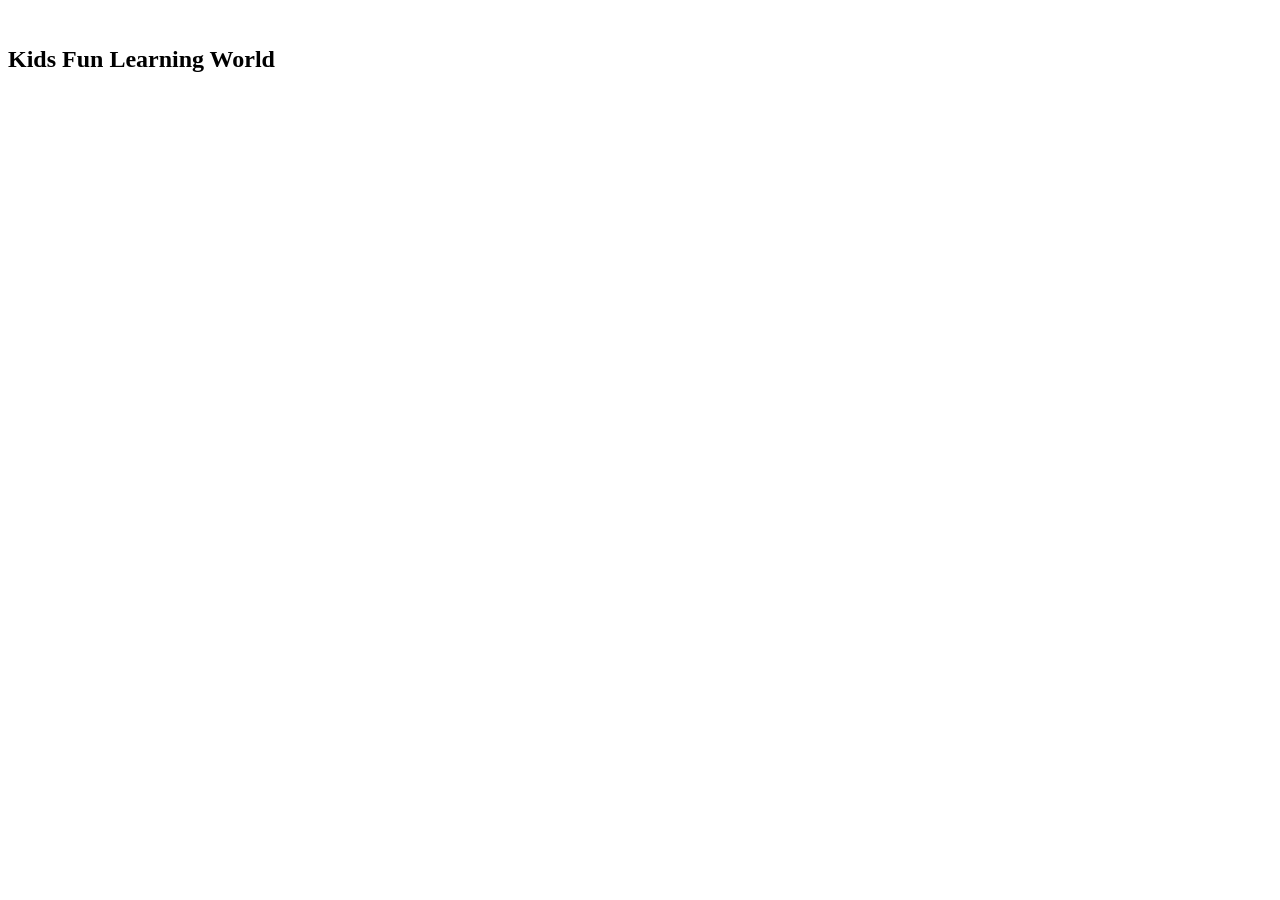
==== index.html @ 34b79e19 "Add files via upload" ====
<!doctype html>
<html lang="en">
<head>
  <meta charset="utf-8">
  <meta name="viewport" content="width=device-width, initial-scale=1, viewport-fit=cover">
  <meta name="theme-color" content="#67D7FF">
  <meta name="description" content="Kids Fun Learning World - colorful learning games for children.">
  <title>Kids Fun Learning World</title>
  <link rel="manifest" href="./manifest.webmanifest">
  <link rel="icon" href="./assets/images/star.svg" type="image/svg+xml">
  <link rel="stylesheet" href="./css/styles.css">
</head>
<body>
  <div id="app" class="app-shell" aria-live="polite">
    <section class="splash-screen">
      <img src="./assets/images/mascot.svg" alt="" class="splash-mascot">
      <h1>Kids Fun Learning World</h1>
      <div class="loading-track"><span></span></div>
    </section>
  </div>

  <noscript>
    <main class="noscript">
      <h1>Kids Fun Learning World</h1>
      <p>This app needs JavaScript enabled to play learning games.</p>
    </main>
  </noscript>

  <script src="./js/quiz-engine.js" defer></script>
  <script src="./js/app.js" defer></script>
</body>
</html>
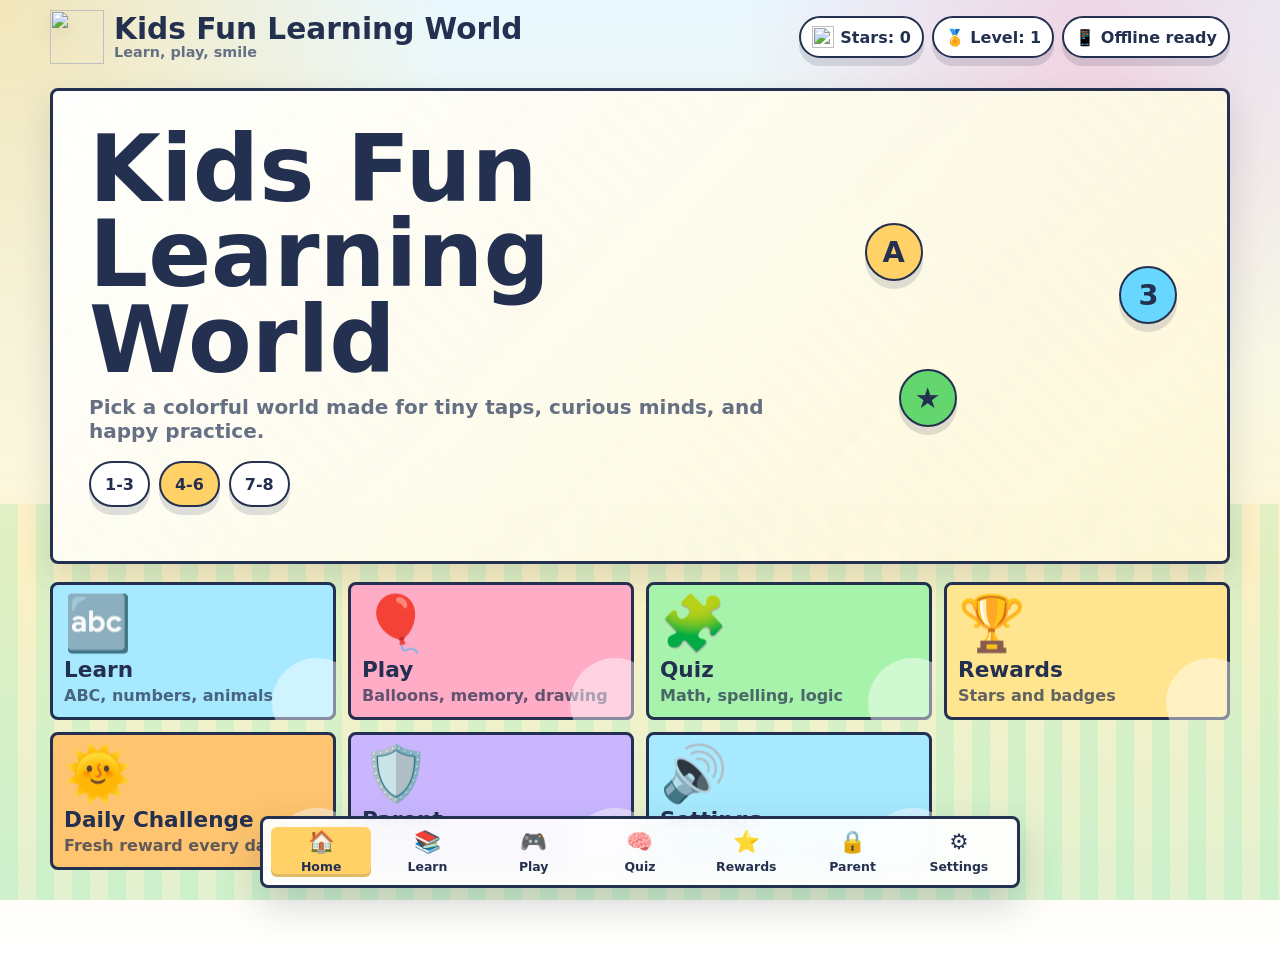
==== commit 6cfb349d: "Update index.html" ====
--- a/index.html
+++ b/index.html
@@ -4,7 +4,21 @@
   <meta charset="utf-8">
   <meta name="viewport" content="width=device-width, initial-scale=1, viewport-fit=cover">
   <meta name="theme-color" content="#67D7FF">
-  <meta name="description" content="Kids Fun Learning World - colorful learning games for children.">
+  <meta name="description" content="Kids Fun Learning World - colorful learning games for children."><meta name="description"...>
+  <meta name="author" content="Asmit Kumar Ray">
+<script type="application/ld+json">
+{
+  "@context": "https://schema.org",
+  "@type": "WebSite",
+  "name": "Kids Fun Learning World",
+  "url": "https://asmitray63-jpg.github.io/kids-fun-learning-world/",
+  "author": {
+    "@type": "Person",
+    "name": "Asmit Kumar Ray",
+    "url": "https://www.linkedin.com/in/asmit-kumar-ray"
+  }
+}
+</script>
   <title>Kids Fun Learning World</title>
   <link rel="manifest" href="./manifest.webmanifest">
   <link rel="icon" href="./assets/images/star.svg" type="image/svg+xml">
--- a/css/styles.css
+++ b/css/styles.css
@@ -0,0 +1,1290 @@
+:root {
+  --sky: #67d7ff;
+  --sun: #ffd166;
+  --leaf: #64d66e;
+  --berry: #ff5d8f;
+  --grape: #8b5cf6;
+  --orange: #ff9f1c;
+  --ink: #24304f;
+  --muted: #667085;
+  --paper: #fffdf4;
+  --cream: #fff7d6;
+  --line: rgba(36, 48, 79, 0.13);
+  --shadow: 0 14px 34px rgba(36, 48, 79, 0.14);
+  --button-shadow: 0 8px 0 rgba(36, 48, 79, 0.14);
+  color-scheme: light;
+  font-family: "Trebuchet MS", "Segoe UI", system-ui, -apple-system, sans-serif;
+}
+
+* {
+  box-sizing: border-box;
+  -webkit-tap-highlight-color: transparent;
+}
+
+html,
+body {
+  width: 100%;
+  min-height: 100%;
+  margin: 0;
+  overflow-x: hidden;
+}
+
+body {
+  color: var(--ink);
+  background:
+    radial-gradient(circle at top left, rgba(255, 209, 102, 0.45), transparent 28rem),
+    radial-gradient(circle at 85% 5%, rgba(255, 93, 143, 0.24), transparent 22rem),
+    linear-gradient(180deg, #e9f8ff 0%, var(--cream) 58%, #fff 100%);
+  touch-action: manipulation;
+}
+
+button,
+input,
+select,
+textarea {
+  font: inherit;
+}
+
+button {
+  cursor: pointer;
+}
+
+button:disabled {
+  cursor: not-allowed;
+  opacity: 0.58;
+  transform: none !important;
+}
+
+textarea {
+  width: 100%;
+  resize: vertical;
+  border: 2px solid var(--ink);
+  border-radius: 8px;
+  padding: 10px;
+  color: var(--ink);
+  background: #fff;
+}
+
+img {
+  max-width: 100%;
+  display: block;
+}
+
+.app-shell {
+  width: 100%;
+  min-height: 100vh;
+}
+
+.app-frame {
+  min-height: 100vh;
+  position: relative;
+  padding: env(safe-area-inset-top) clamp(12px, 3vw, 28px) calc(88px + env(safe-area-inset-bottom));
+}
+
+.app-frame::before,
+.app-frame::after {
+  content: "";
+  position: fixed;
+  z-index: -1;
+  pointer-events: none;
+}
+
+.app-frame::before {
+  inset: 0;
+  background-image:
+    url("../assets/images/cloud.svg"),
+    url("../assets/images/cloud.svg"),
+    url("../assets/images/planet.svg");
+  background-repeat: no-repeat;
+  background-position: -24px 92px, calc(100% + 32px) 180px, calc(100% - 20px) calc(100% - 120px);
+  background-size: 160px, 210px, 100px;
+  opacity: 0.72;
+}
+
+.app-frame::after {
+  width: 100%;
+  height: 44vh;
+  left: 0;
+  bottom: 0;
+  background:
+    linear-gradient(180deg, transparent, rgba(100, 214, 110, 0.18)),
+    repeating-linear-gradient(90deg, rgba(100, 214, 110, 0.18) 0 18px, rgba(255, 209, 102, 0.14) 18px 36px);
+}
+
+.splash-screen,
+.noscript {
+  min-height: 100vh;
+  display: grid;
+  place-items: center;
+  align-content: center;
+  gap: 18px;
+  padding: 24px;
+  text-align: center;
+}
+
+.splash-screen h1,
+.noscript h1 {
+  margin: 0;
+  font-size: clamp(2rem, 8vw, 4.3rem);
+  line-height: 1;
+}
+
+.splash-mascot {
+  width: min(46vw, 210px);
+  animation: floaty 2.6s ease-in-out infinite;
+}
+
+.loading-track {
+  width: min(320px, 78vw);
+  height: 16px;
+  border: 2px solid var(--ink);
+  background: #fff;
+  border-radius: 999px;
+  overflow: hidden;
+  box-shadow: var(--button-shadow);
+}
+
+.loading-track span {
+  display: block;
+  width: 42%;
+  height: 100%;
+  background: linear-gradient(90deg, var(--berry), var(--sun), var(--leaf));
+  border-radius: inherit;
+  animation: loading 1.1s ease-in-out infinite alternate;
+}
+
+.topbar {
+  display: flex;
+  align-items: center;
+  justify-content: space-between;
+  gap: 12px;
+  width: min(1180px, 100%);
+  margin: 0 auto 14px;
+  padding: 10px 0;
+}
+
+.brand {
+  display: grid;
+  grid-template-columns: 54px 1fr;
+  align-items: center;
+  gap: 10px;
+  min-width: 0;
+  padding: 0;
+  border: 0;
+  background: transparent;
+  color: inherit;
+  text-align: left;
+  box-shadow: none;
+}
+
+.brand img {
+  width: 54px;
+  height: 54px;
+  filter: drop-shadow(0 7px 10px rgba(36, 48, 79, 0.12));
+}
+
+.brand-title {
+  display: block;
+  font-size: clamp(1.15rem, 4vw, 1.85rem);
+  font-weight: 900;
+  line-height: 1.02;
+  letter-spacing: 0;
+}
+
+.brand-subtitle {
+  display: block;
+  color: var(--muted);
+  font-size: 0.9rem;
+  font-weight: 800;
+}
+
+.status-pills {
+  display: flex;
+  justify-content: flex-end;
+  gap: 8px;
+  flex-wrap: wrap;
+}
+
+.pill,
+.age-button,
+.chip,
+.round-button,
+.mini-button {
+  border: 2px solid var(--ink);
+  box-shadow: var(--button-shadow);
+  background: #fff;
+  color: var(--ink);
+  font-weight: 900;
+  transform: translateY(0);
+  transition: transform 160ms ease, box-shadow 160ms ease, background 160ms ease;
+}
+
+.pill {
+  min-height: 42px;
+  display: inline-flex;
+  align-items: center;
+  gap: 6px;
+  padding: 7px 11px;
+  border-radius: 999px;
+  white-space: nowrap;
+}
+
+.pill img {
+  width: 22px;
+  height: 22px;
+}
+
+.screen {
+  width: min(1180px, 100%);
+  margin: 0 auto;
+}
+
+.hero {
+  display: grid;
+  grid-template-columns: minmax(0, 1fr) minmax(210px, 340px);
+  align-items: center;
+  gap: clamp(16px, 3vw, 34px);
+  padding: clamp(18px, 4vw, 36px);
+  border: 3px solid var(--ink);
+  border-radius: 8px;
+  background:
+    linear-gradient(135deg, rgba(255, 255, 255, 0.96), rgba(255, 247, 214, 0.9)),
+    repeating-linear-gradient(45deg, rgba(103, 215, 255, 0.18) 0 12px, transparent 12px 24px);
+  box-shadow: var(--shadow);
+  overflow: hidden;
+}
+
+.hero h1,
+.page-title h1 {
+  margin: 0;
+  font-size: clamp(2.25rem, 9vw, 5.8rem);
+  line-height: 0.92;
+  letter-spacing: 0;
+}
+
+.hero p,
+.page-title p {
+  max-width: 58ch;
+  color: var(--muted);
+  margin: 12px 0 0;
+  font-size: clamp(1rem, 2.3vw, 1.25rem);
+  font-weight: 800;
+}
+
+.hero-art {
+  position: relative;
+  min-height: 230px;
+}
+
+.hero-art img {
+  width: min(310px, 78vw);
+  margin: 0 auto;
+  animation: floaty 3s ease-in-out infinite;
+}
+
+.floating-token {
+  position: absolute;
+  display: grid;
+  place-items: center;
+  width: 58px;
+  height: 58px;
+  border: 2px solid var(--ink);
+  border-radius: 50%;
+  background: #fff;
+  box-shadow: var(--button-shadow);
+  font-size: 1.8rem;
+  font-weight: 900;
+  animation: bob 2.8s ease-in-out infinite;
+}
+
+.floating-token:nth-child(2) {
+  top: 5%;
+  left: 4%;
+  background: #ffd166;
+}
+
+.floating-token:nth-child(3) {
+  right: 4%;
+  top: 24%;
+  background: #67d7ff;
+  animation-delay: 0.35s;
+}
+
+.floating-token:nth-child(4) {
+  bottom: 6%;
+  left: 14%;
+  background: #64d66e;
+  animation-delay: 0.7s;
+}
+
+.age-strip,
+.chip-row {
+  display: flex;
+  gap: 9px;
+  flex-wrap: wrap;
+  margin: 18px 0;
+}
+
+.age-button,
+.chip {
+  min-height: 46px;
+  padding: 9px 14px;
+  border-radius: 999px;
+}
+
+.age-button.active,
+.chip.active {
+  background: var(--sun);
+}
+
+.tile-grid {
+  display: grid;
+  grid-template-columns: repeat(4, minmax(0, 1fr));
+  gap: 12px;
+  margin: 18px 0 0;
+}
+
+.feature-tile,
+.activity-card,
+.learn-card,
+.reward-card,
+.parent-panel,
+.settings-panel,
+.win-panel,
+.game-shell {
+  border: 3px solid var(--ink);
+  border-radius: 8px;
+  background: rgba(255, 255, 255, 0.94);
+  box-shadow: var(--shadow);
+}
+
+.feature-tile,
+.activity-card,
+.learn-card,
+.reward-card {
+  position: relative;
+  display: grid;
+  align-content: center;
+  min-height: 138px;
+  padding: 14px;
+  color: var(--ink);
+  text-align: left;
+  overflow: hidden;
+  transition: transform 170ms ease, box-shadow 170ms ease, filter 170ms ease;
+}
+
+.feature-tile {
+  border: 0;
+  box-shadow: none;
+  outline: 3px solid var(--ink);
+  outline-offset: -3px;
+}
+
+.feature-tile::after,
+.activity-card::after {
+  content: "";
+  position: absolute;
+  width: 90px;
+  height: 90px;
+  right: -26px;
+  bottom: -28px;
+  border-radius: 50%;
+  background: rgba(255, 255, 255, 0.45);
+}
+
+.feature-icon,
+.activity-icon,
+.learn-icon {
+  display: block;
+  font-size: clamp(2rem, 7vw, 3.4rem);
+  line-height: 1;
+}
+
+.feature-tile strong,
+.activity-card strong,
+.learn-card strong {
+  margin-top: 8px;
+  font-size: clamp(1.08rem, 3vw, 1.35rem);
+  line-height: 1;
+}
+
+.feature-tile span:not(.feature-icon),
+.activity-card span:not(.activity-icon),
+.learn-card span:not(.learn-icon) {
+  color: rgba(36, 48, 79, 0.72);
+  font-weight: 800;
+  margin-top: 5px;
+}
+
+.feature-tile[data-tone="sky"] {
+  background: #a7eaff;
+}
+
+.feature-tile[data-tone="sun"] {
+  background: #ffe58f;
+}
+
+.feature-tile[data-tone="leaf"] {
+  background: #a8f3ac;
+}
+
+.feature-tile[data-tone="berry"] {
+  background: #ffacc7;
+}
+
+.feature-tile[data-tone="grape"] {
+  background: #c9b6ff;
+}
+
+.feature-tile[data-tone="orange"] {
+  background: #ffc46f;
+}
+
+.page-title {
+  margin: 10px 0 16px;
+}
+
+.section-grid,
+.activity-grid,
+.learn-grid,
+.reward-grid {
+  display: grid;
+  grid-template-columns: repeat(3, minmax(0, 1fr));
+  gap: 12px;
+}
+
+.learn-card {
+  min-height: 154px;
+  text-align: center;
+  justify-items: center;
+}
+
+.learn-card .big-symbol {
+  font-size: clamp(3rem, 12vw, 5.4rem);
+  line-height: 0.9;
+  font-weight: 900;
+}
+
+.learn-card .listen {
+  margin-top: 8px;
+  width: 42px;
+  height: 42px;
+  display: grid;
+  place-items: center;
+  border-radius: 50%;
+  background: var(--sky);
+  border: 2px solid var(--ink);
+}
+
+.activity-card {
+  min-height: 150px;
+  border-color: var(--ink);
+}
+
+.activity-meta {
+  display: flex;
+  align-items: center;
+  gap: 6px;
+  margin-top: 10px;
+  font-size: 0.9rem;
+  font-weight: 900;
+  color: var(--muted);
+}
+
+.bottom-nav {
+  position: fixed;
+  left: 50%;
+  bottom: max(12px, env(safe-area-inset-bottom));
+  transform: translateX(-50%);
+  z-index: 10;
+  display: grid;
+  grid-template-columns: repeat(7, minmax(48px, 1fr));
+  gap: 6px;
+  width: min(760px, calc(100% - 20px));
+  padding: 8px;
+  border: 3px solid var(--ink);
+  border-radius: 8px;
+  background: rgba(255, 255, 255, 0.92);
+  box-shadow: 0 16px 40px rgba(36, 48, 79, 0.2);
+  backdrop-filter: blur(10px);
+}
+
+.nav-button {
+  min-height: 50px;
+  border: 0;
+  border-radius: 6px;
+  background: transparent;
+  color: var(--ink);
+  font-weight: 900;
+  display: grid;
+  place-items: center;
+  gap: 2px;
+}
+
+.nav-button .nav-icon {
+  font-size: 1.35rem;
+  line-height: 1;
+}
+
+.nav-button .nav-label {
+  font-size: clamp(0.64rem, 1.8vw, 0.78rem);
+  line-height: 1;
+}
+
+.nav-button.active {
+  background: var(--sun);
+  box-shadow: inset 0 -3px rgba(36, 48, 79, 0.13);
+}
+
+.round-button,
+.mini-button,
+.danger-button {
+  display: inline-flex;
+  align-items: center;
+  justify-content: center;
+  gap: 7px;
+  min-height: 48px;
+  padding: 10px 16px;
+  border-radius: 999px;
+}
+
+.mini-button {
+  min-height: 40px;
+  padding: 8px 12px;
+  box-shadow: 0 5px 0 rgba(36, 48, 79, 0.13);
+}
+
+.danger-button {
+  border: 2px solid var(--ink);
+  background: #ffb3c4;
+  color: var(--ink);
+  font-weight: 900;
+  box-shadow: var(--button-shadow);
+}
+
+.round-button.primary {
+  background: var(--leaf);
+}
+
+.round-button.secondary {
+  background: var(--sky);
+}
+
+.round-button.sunny {
+  background: var(--sun);
+}
+
+.pill:hover,
+.age-button:hover,
+.chip:hover,
+.round-button:hover,
+.mini-button:hover,
+.feature-tile:hover,
+.activity-card:hover,
+.learn-card:hover,
+.nav-button:hover {
+  transform: translateY(-2px);
+}
+
+.pill:active,
+.age-button:active,
+.chip:active,
+.round-button:active,
+.mini-button:active,
+.feature-tile:active,
+.activity-card:active,
+.learn-card:active {
+  transform: translateY(4px);
+  box-shadow: 0 3px 0 rgba(36, 48, 79, 0.13);
+}
+
+.game-shell {
+  padding: clamp(12px, 3vw, 20px);
+  min-height: min(72vh, 680px);
+  display: grid;
+  grid-template-rows: auto 1fr;
+  gap: 12px;
+}
+
+.game-top {
+  display: flex;
+  align-items: center;
+  justify-content: space-between;
+  gap: 10px;
+  flex-wrap: wrap;
+}
+
+.game-title {
+  margin: 0;
+  font-size: clamp(1.4rem, 6vw, 2.4rem);
+}
+
+.game-stats {
+  display: flex;
+  flex-wrap: wrap;
+  gap: 8px;
+}
+
+.game-stage {
+  position: relative;
+  min-height: 420px;
+  border: 3px dashed rgba(36, 48, 79, 0.22);
+  border-radius: 8px;
+  overflow: hidden;
+  background:
+    linear-gradient(180deg, rgba(103, 215, 255, 0.3), rgba(255, 255, 255, 0.45)),
+    repeating-linear-gradient(90deg, rgba(255, 209, 102, 0.18) 0 34px, transparent 34px 68px);
+}
+
+.balloon {
+  position: absolute;
+  width: 72px;
+  height: 96px;
+  border: 0;
+  background: transparent;
+  padding: 0;
+  transform: translate(-50%, -50%);
+  will-change: transform;
+}
+
+.balloon img {
+  width: 100%;
+  height: 100%;
+  filter: drop-shadow(0 8px 8px rgba(36, 48, 79, 0.14));
+}
+
+.balloon.popped {
+  animation: pop 220ms ease-out forwards;
+}
+
+.question-panel {
+  display: grid;
+  gap: 14px;
+  place-items: center;
+  min-height: 100%;
+  padding: clamp(14px, 4vw, 28px);
+  text-align: center;
+}
+
+.question-text {
+  margin: 0;
+  font-size: clamp(2rem, 9vw, 4.4rem);
+  line-height: 1;
+}
+
+.question-subtext {
+  color: var(--muted);
+  font-size: clamp(1rem, 3vw, 1.25rem);
+  font-weight: 900;
+}
+
+.answer-grid {
+  width: min(680px, 100%);
+  display: grid;
+  grid-template-columns: repeat(2, minmax(0, 1fr));
+  gap: 10px;
+}
+
+.answer-button {
+  min-height: 84px;
+  border: 3px solid var(--ink);
+  border-radius: 8px;
+  background: #fff;
+  color: var(--ink);
+  font-size: clamp(1.3rem, 5vw, 2.6rem);
+  font-weight: 900;
+  box-shadow: var(--button-shadow);
+  transition: transform 160ms ease, box-shadow 160ms ease, background 160ms ease;
+  will-change: transform;
+}
+
+.answer-button:disabled {
+  cursor: default;
+  opacity: 0.92;
+}
+
+.answer-button.correct {
+  background: #a8f3ac;
+  animation: correct-pop 360ms ease both;
+}
+
+.answer-button.wrong {
+  background: #ffb3c4;
+  animation: gentle-shake 360ms ease both;
+}
+
+.answer-button small {
+  display: block;
+  margin-top: 6px;
+  font-size: clamp(0.78rem, 2.4vw, 1rem);
+  line-height: 1.05;
+}
+
+.quiz-bank-pill {
+  display: inline-flex;
+  align-items: center;
+  min-height: 26px;
+  margin-left: 8px;
+  padding: 4px 9px;
+  border: 2px solid rgba(36, 48, 79, 0.22);
+  border-radius: 999px;
+  background: rgba(255, 255, 255, 0.72);
+  color: var(--ink);
+  font-size: 0.74em;
+  white-space: nowrap;
+}
+
+.answer-burst {
+  position: absolute;
+  left: 50%;
+  top: 18px;
+  z-index: 6;
+  min-width: min(270px, calc(100% - 36px));
+  padding: 10px 16px;
+  border: 3px solid var(--ink);
+  border-radius: 999px;
+  background: #fff;
+  color: var(--ink);
+  box-shadow: var(--shadow);
+  font-size: clamp(1rem, 4vw, 1.45rem);
+  font-weight: 900;
+  text-align: center;
+  pointer-events: none;
+  animation: answer-burst 780ms ease forwards;
+}
+
+.answer-burst.happy {
+  background: linear-gradient(135deg, #fff6c7, #a8f3ac);
+}
+
+.answer-burst.gentle {
+  background: linear-gradient(135deg, #fff, #cdefff);
+}
+
+.falling-item {
+  position: absolute;
+  width: 66px;
+  height: 66px;
+  display: grid;
+  place-items: center;
+  border: 3px solid var(--ink);
+  border-radius: 50%;
+  background: #fff;
+  font-size: 2.25rem;
+  box-shadow: 0 8px 0 rgba(36, 48, 79, 0.14);
+  will-change: transform;
+  touch-action: manipulation;
+}
+
+.falling-item.correct {
+  background: #a8f3ac;
+}
+
+.falling-item.wrong {
+  background: #ffb3c4;
+}
+
+.color-choice {
+  min-height: 94px;
+  color: #fff;
+  text-shadow: 0 2px 0 rgba(36, 48, 79, 0.35);
+}
+
+.shadow-symbol {
+  filter: contrast(0.25) brightness(0.55);
+  text-shadow: 0 8px 0 rgba(36, 48, 79, 0.08);
+}
+
+.trace-canvas {
+  background:
+    linear-gradient(90deg, rgba(103, 215, 255, 0.12) 1px, transparent 1px),
+    linear-gradient(180deg, rgba(255, 209, 102, 0.16) 1px, transparent 1px),
+    #fff;
+  background-size: 36px 36px;
+}
+
+.emoji-row {
+  display: flex;
+  justify-content: center;
+  flex-wrap: wrap;
+  gap: 8px;
+  max-width: 720px;
+}
+
+.count-emoji {
+  display: grid;
+  place-items: center;
+  width: clamp(46px, 12vw, 72px);
+  height: clamp(46px, 12vw, 72px);
+  border: 2px solid var(--ink);
+  border-radius: 50%;
+  background: #fff;
+  font-size: clamp(1.7rem, 6vw, 2.7rem);
+}
+
+.memory-grid {
+  display: grid;
+  grid-template-columns: repeat(4, minmax(58px, 1fr));
+  gap: 10px;
+  width: min(620px, 100%);
+  margin: 0 auto;
+}
+
+.memory-card {
+  aspect-ratio: 1;
+  border: 3px solid var(--ink);
+  border-radius: 8px;
+  background: var(--sky);
+  box-shadow: var(--button-shadow);
+  font-size: clamp(2rem, 8vw, 4rem);
+  font-weight: 900;
+  display: grid;
+  place-items: center;
+  transform-style: preserve-3d;
+}
+
+.memory-card.matched {
+  background: var(--leaf);
+  transform: scale(0.96);
+}
+
+.drawing-board {
+  display: grid;
+  grid-template-columns: 1fr 220px;
+  gap: 12px;
+  min-height: 100%;
+}
+
+.draw-canvas {
+  width: 100%;
+  min-height: 420px;
+  height: min(58vh, 620px);
+  border: 3px solid var(--ink);
+  border-radius: 8px;
+  background: #fff;
+  touch-action: none;
+}
+
+.toolbox {
+  display: grid;
+  align-content: start;
+  gap: 10px;
+}
+
+.swatches {
+  display: grid;
+  grid-template-columns: repeat(4, 1fr);
+  gap: 8px;
+}
+
+.swatch {
+  aspect-ratio: 1;
+  min-height: 42px;
+  border: 3px solid var(--ink);
+  border-radius: 50%;
+  box-shadow: var(--button-shadow);
+}
+
+.range-label {
+  display: grid;
+  gap: 6px;
+  font-weight: 900;
+}
+
+.range-label input {
+  width: 100%;
+  accent-color: var(--berry);
+}
+
+.speed-target {
+  width: min(260px, 62vw);
+  aspect-ratio: 1;
+  border: 5px solid var(--ink);
+  border-radius: 50%;
+  background: radial-gradient(circle at 35% 30%, #fff 0 14%, var(--berry) 15% 52%, #d93f71 53%);
+  color: #fff;
+  font-size: clamp(2rem, 12vw, 5rem);
+  font-weight: 900;
+  box-shadow: 0 14px 0 rgba(36, 48, 79, 0.18);
+}
+
+.reward-card {
+  min-height: 132px;
+  display: grid;
+  grid-template-columns: 64px 1fr;
+  align-items: center;
+  gap: 12px;
+}
+
+.reward-card.locked {
+  filter: grayscale(0.8);
+  opacity: 0.66;
+}
+
+.reward-badge {
+  width: 64px;
+  height: 64px;
+  display: grid;
+  place-items: center;
+  border: 2px solid var(--ink);
+  border-radius: 50%;
+  background: var(--sun);
+  font-size: 2rem;
+}
+
+.progress-track {
+  height: 16px;
+  border: 2px solid var(--ink);
+  border-radius: 999px;
+  overflow: hidden;
+  background: #fff;
+}
+
+.progress-track span {
+  display: block;
+  height: 100%;
+  width: var(--value, 0%);
+  background: linear-gradient(90deg, var(--leaf), var(--sky), var(--sun));
+}
+
+.parent-panel,
+.settings-panel,
+.win-panel {
+  padding: clamp(14px, 4vw, 26px);
+}
+
+.parent-grid,
+.settings-grid {
+  display: grid;
+  grid-template-columns: repeat(2, minmax(0, 1fr));
+  gap: 12px;
+}
+
+.setting-row,
+.parent-row {
+  display: flex;
+  align-items: center;
+  justify-content: space-between;
+  gap: 10px;
+  min-height: 62px;
+  padding: 12px;
+  border: 2px solid var(--line);
+  border-radius: 8px;
+  background: #fff;
+  font-weight: 900;
+}
+
+.toggle {
+  width: 66px;
+  height: 38px;
+  border: 3px solid var(--ink);
+  border-radius: 999px;
+  background: #fff;
+  padding: 3px;
+}
+
+.toggle span {
+  display: block;
+  width: 26px;
+  height: 26px;
+  border-radius: 50%;
+  background: var(--muted);
+  transition: transform 160ms ease, background 160ms ease;
+}
+
+.toggle.active span {
+  transform: translateX(28px);
+  background: var(--leaf);
+}
+
+.win-panel {
+  display: grid;
+  justify-items: center;
+  text-align: center;
+  gap: 12px;
+  background:
+    linear-gradient(135deg, rgba(255, 255, 255, 0.96), rgba(255, 229, 143, 0.9)),
+    repeating-linear-gradient(135deg, rgba(255, 93, 143, 0.12) 0 20px, rgba(103, 215, 255, 0.12) 20px 40px);
+}
+
+.win-panel img {
+  width: min(170px, 44vw);
+  animation: spinpop 1.4s ease both;
+}
+
+.win-panel h1 {
+  margin: 0;
+  font-size: clamp(2.2rem, 10vw, 5rem);
+  line-height: 0.95;
+}
+
+.confetti {
+  position: fixed;
+  inset: 0;
+  pointer-events: none;
+  overflow: hidden;
+  z-index: 20;
+}
+
+.confetti i {
+  position: absolute;
+  top: -16px;
+  width: 10px;
+  height: 16px;
+  border: 2px solid rgba(36, 48, 79, 0.28);
+  animation: confetti 1.6s ease-in forwards;
+}
+
+.empty-state {
+  padding: 28px;
+  border: 3px dashed rgba(36, 48, 79, 0.28);
+  border-radius: 8px;
+  background: rgba(255, 255, 255, 0.66);
+  text-align: center;
+  font-weight: 900;
+  color: var(--muted);
+}
+
+.visually-hidden {
+  position: absolute;
+  width: 1px;
+  height: 1px;
+  padding: 0;
+  margin: -1px;
+  overflow: hidden;
+  clip: rect(0, 0, 0, 0);
+  white-space: nowrap;
+  border: 0;
+}
+
+@keyframes answer-burst {
+  0% {
+    opacity: 0;
+    transform: translate(-50%, -14px) scale(0.88);
+  }
+
+  22% {
+    opacity: 1;
+    transform: translate(-50%, 0) scale(1.04);
+  }
+
+  78% {
+    opacity: 1;
+    transform: translate(-50%, 0) scale(1);
+  }
+
+  100% {
+    opacity: 0;
+    transform: translate(-50%, -8px) scale(0.96);
+  }
+}
+
+@keyframes correct-pop {
+  0% {
+    transform: scale(1);
+  }
+
+  45% {
+    transform: scale(1.06) rotate(-1deg);
+  }
+
+  100% {
+    transform: scale(1);
+  }
+}
+
+@keyframes gentle-shake {
+
+  0%,
+  100% {
+    transform: translateX(0);
+  }
+
+  30% {
+    transform: translateX(-4px);
+  }
+
+  60% {
+    transform: translateX(4px);
+  }
+}
+
+@keyframes floaty {
+
+  0%,
+  100% {
+    transform: translateY(0) rotate(-1deg);
+  }
+
+  50% {
+    transform: translateY(-12px) rotate(1deg);
+  }
+}
+
+@keyframes bob {
+
+  0%,
+  100% {
+    transform: translateY(0);
+  }
+
+  50% {
+    transform: translateY(-10px);
+  }
+}
+
+@keyframes loading {
+  from {
+    transform: translateX(-20%);
+    width: 38%;
+  }
+
+  to {
+    transform: translateX(170%);
+    width: 48%;
+  }
+}
+
+@keyframes pop {
+  to {
+    opacity: 0;
+    transform: translate(-50%, -50%) scale(1.55) rotate(18deg);
+  }
+}
+
+@keyframes spinpop {
+  0% {
+    transform: scale(0.2) rotate(-40deg);
+    opacity: 0;
+  }
+
+  70% {
+    transform: scale(1.1) rotate(9deg);
+    opacity: 1;
+  }
+
+  100% {
+    transform: scale(1) rotate(0);
+  }
+}
+
+@keyframes confetti {
+  to {
+    transform: translateY(110vh) rotate(560deg);
+    opacity: 0.9;
+  }
+}
+
+@media (max-width: 900px) {
+  .hero {
+    grid-template-columns: 1fr;
+  }
+
+  .hero-art {
+    min-height: 190px;
+  }
+
+  .tile-grid {
+    grid-template-columns: repeat(2, minmax(0, 1fr));
+  }
+
+  .section-grid,
+  .activity-grid,
+  .learn-grid,
+  .reward-grid,
+  .parent-grid,
+  .settings-grid {
+    grid-template-columns: repeat(2, minmax(0, 1fr));
+  }
+
+  .drawing-board {
+    grid-template-columns: 1fr;
+  }
+
+  .toolbox {
+    grid-template-columns: 1fr;
+  }
+}
+
+@media (max-width: 620px) {
+  .app-frame {
+    padding-left: 10px;
+    padding-right: 10px;
+    padding-bottom: calc(82px + env(safe-area-inset-bottom));
+  }
+
+  .topbar {
+    align-items: flex-start;
+  }
+
+  .brand {
+    grid-template-columns: 46px 1fr;
+  }
+
+  .brand img {
+    width: 46px;
+    height: 46px;
+  }
+
+  .status-pills .pill:nth-child(3) {
+    display: none;
+  }
+
+  .hero {
+    padding: 15px;
+  }
+
+  .tile-grid,
+  .section-grid,
+  .activity-grid,
+  .learn-grid,
+  .reward-grid,
+  .parent-grid,
+  .settings-grid,
+  .answer-grid {
+    grid-template-columns: 1fr;
+  }
+
+  .feature-tile,
+  .activity-card {
+    min-height: 118px;
+  }
+
+  .learn-card {
+    min-height: 138px;
+  }
+
+  .bottom-nav {
+    grid-template-columns: repeat(7, 1fr);
+    gap: 2px;
+    padding: 5px;
+  }
+
+  .nav-button {
+    min-height: 46px;
+  }
+
+  .nav-button .nav-label {
+    display: none;
+  }
+
+  .game-stage {
+    min-height: 390px;
+  }
+
+  .memory-grid {
+    grid-template-columns: repeat(3, minmax(58px, 1fr));
+  }
+}
+
+@media (prefers-reduced-motion: reduce) {
+
+  *,
+  *::before,
+  *::after {
+    animation-duration: 0.001ms !important;
+    animation-iteration-count: 1 !important;
+    scroll-behavior: auto !important;
+    transition-duration: 0.001ms !important;
+  }
+}
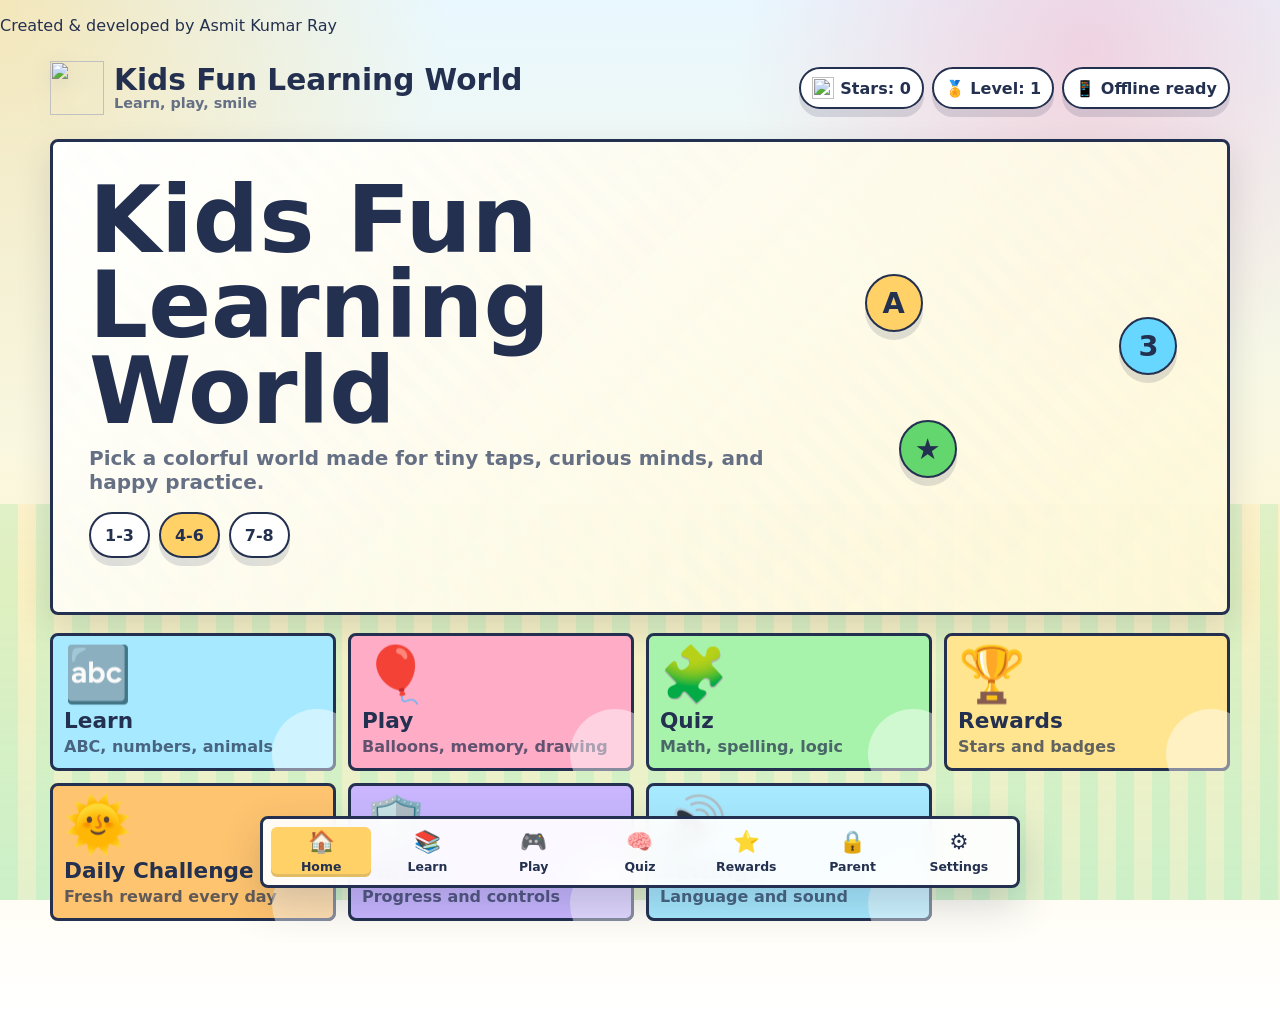
==== commit 98b2605c: "Add creator information to index.html" ====
--- a/index.html
+++ b/index.html
@@ -6,6 +6,7 @@
   <meta name="theme-color" content="#67D7FF">
   <meta name="description" content="Kids Fun Learning World - colorful learning games for children."><meta name="description"...>
   <meta name="author" content="Asmit Kumar Ray">
+  <meta name="google-site-verification" content="JNBuF1bIA5yzEw-Clk8xUBMLXTaapKxVlXpKXRMUyOw" />
 <script type="application/ld+json">
 {
   "@context": "https://schema.org",
@@ -25,6 +26,7 @@
   <link rel="stylesheet" href="./css/styles.css">
 </head>
 <body>
+  <p>Created & developed by Asmit Kumar Ray</p>
   <div id="app" class="app-shell" aria-live="polite">
     <section class="splash-screen">
       <img src="./assets/images/mascot.svg" alt="" class="splash-mascot">
